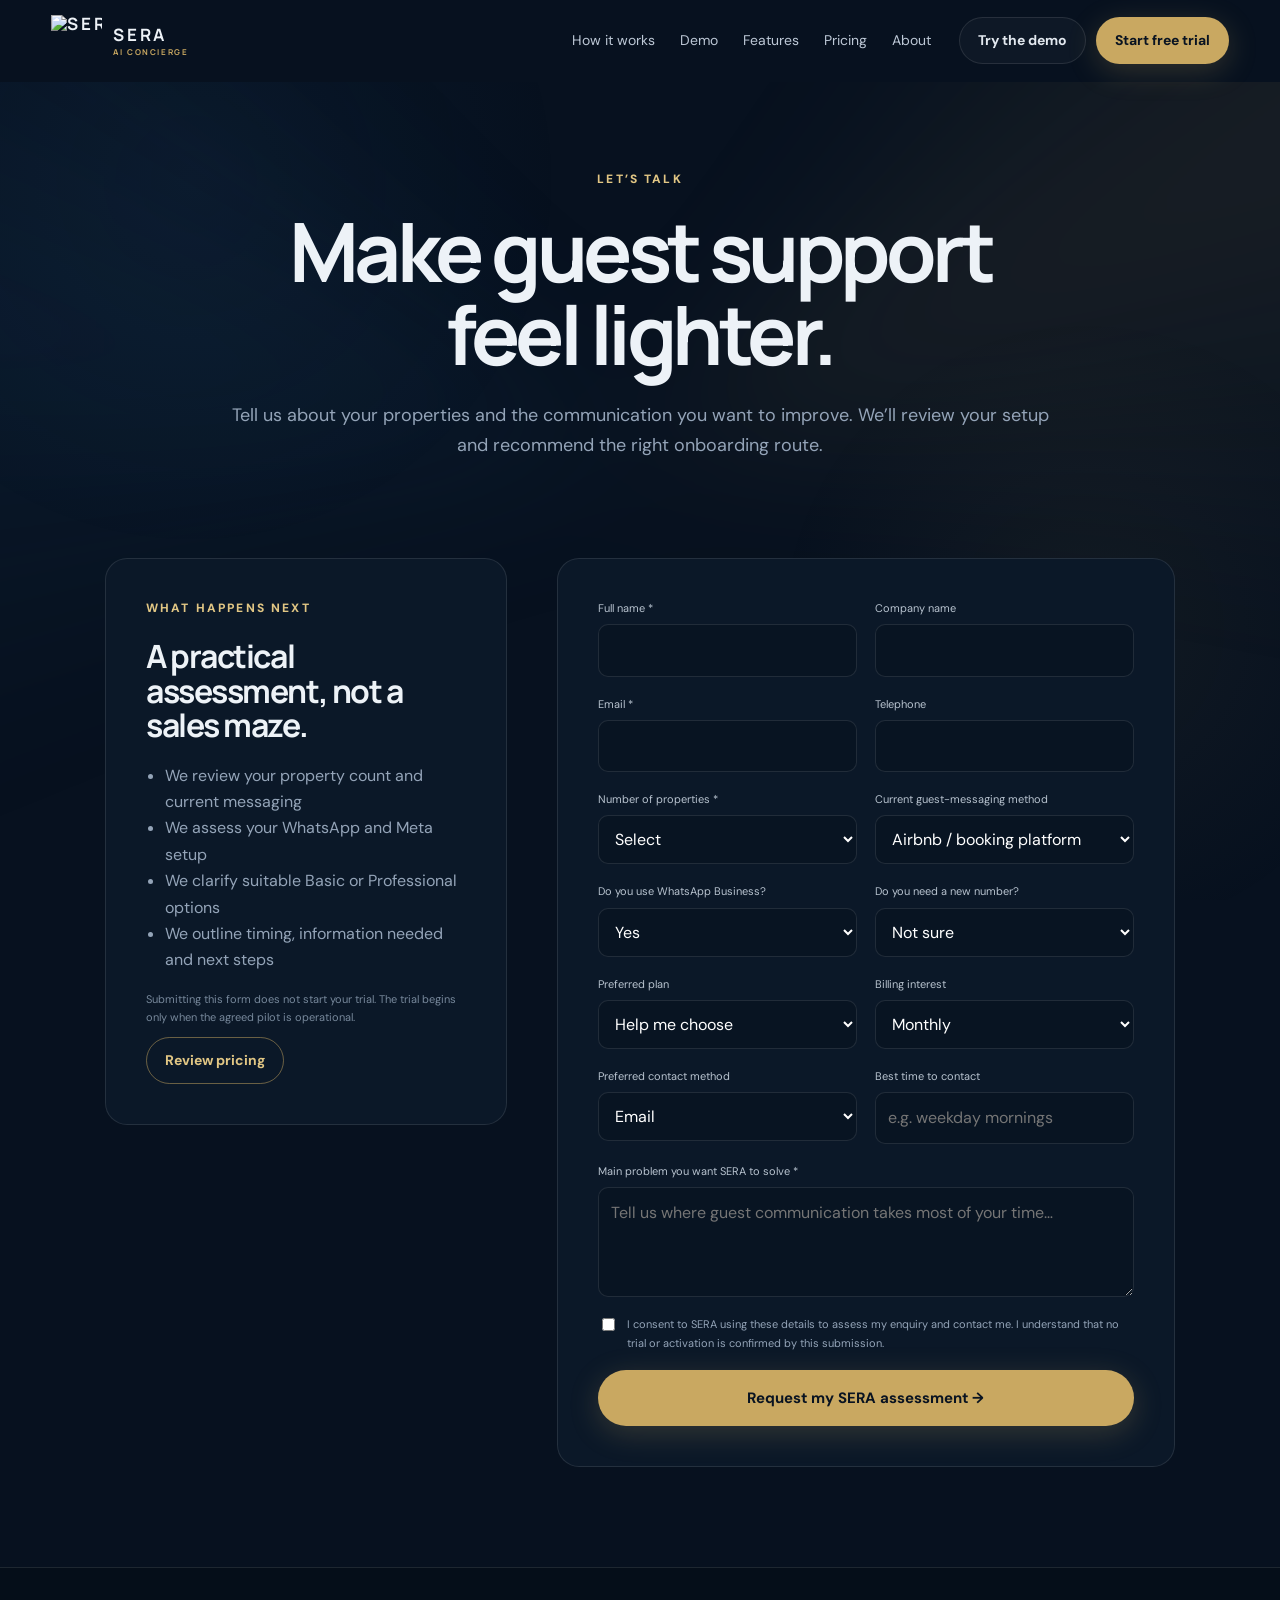
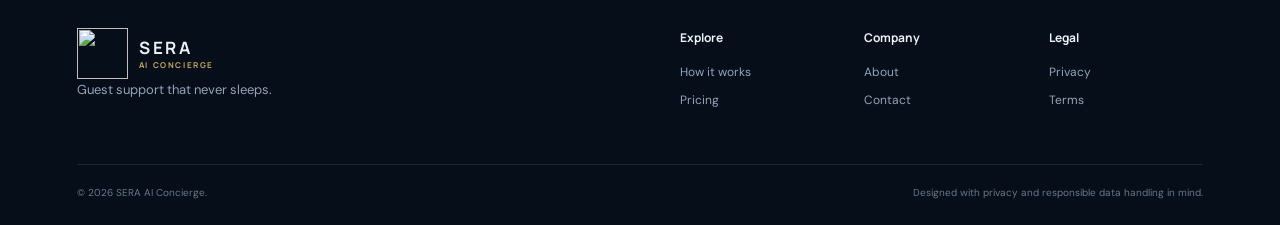
==== contact.html @ 0bd28aac "Add files via upload" ====
<!doctype html><html lang="en"><head><meta charset="utf-8"><meta name="viewport" content="width=device-width,initial-scale=1"><title>Contact SERA | Start Your 30-Day Trial</title><meta name="description" content="Request a SERA AI Concierge assessment, free trial or demonstration."><link rel="icon" href="assets/sera-logo.png"><link rel="preconnect" href="https://fonts.googleapis.com"><link rel="preconnect" href="https://fonts.gstatic.com" crossorigin><link href="https://fonts.googleapis.com/css2?family=DM+Sans:wght@400;500;600;700&family=Manrope:wght@500;600;700;800&display=swap" rel="stylesheet"><link rel="stylesheet" href="styles.css"></head><body class="inner-page"><a class="skip-link" href="#main">Skip to content</a>
<header class="site-header scrolled"><a class="brand" href="index.html"><img src="assets/sera-logo.png" alt="SERA AI Concierge logo"><span>SERA <small>AI CONCIERGE</small></span></a><button class="menu-toggle" aria-expanded="false" aria-controls="site-nav"><span></span><span></span><span></span><b class="sr-only">Menu</b></button><nav id="site-nav"><a href="index.html#how">How it works</a><a href="index.html#demo">Demo</a><a href="index.html#features">Features</a><a href="index.html#pricing">Pricing</a><a href="index.html#about">About</a></nav><div class="header-actions"><a class="btn btn-ghost" href="index.html#demo">Try the demo</a><a class="btn btn-gold" href="contact.html?intent=trial">Start free trial</a></div></header>
<main id="main"><section class="page-hero reveal"><span class="kicker">LET’S TALK</span><h1>Make guest support feel lighter.</h1><p>Tell us about your properties and the communication you want to improve. We’ll review your setup and recommend the right onboarding route.</p></section>
<div class="contact-layout"><aside class="contact-promise reveal"><span class="kicker">WHAT HAPPENS NEXT</span><h2 style="font-size:2rem">A practical assessment, not a sales maze.</h2><ul><li>We review your property count and current messaging</li><li>We assess your WhatsApp and Meta setup</li><li>We clarify suitable Basic or Professional options</li><li>We outline timing, information needed and next steps</li></ul><p class="fineprint">Submitting this form does not start your trial. The trial begins only when the agreed pilot is operational.</p><a class="btn btn-outline" href="index.html#pricing">Review pricing</a></aside>
<form class="contact-form reveal" id="contact-form" novalidate><input class="sr-only" id="website" name="website" tabindex="-1" autocomplete="off"><input type="hidden" id="intent" name="intent" value="contact">
<div class="field"><label for="full-name">Full name *</label><input id="full-name" name="name" required autocomplete="name"></div><div class="field"><label for="company">Company name</label><input id="company" name="company" autocomplete="organization"></div>
<div class="field"><label for="email">Email *</label><input id="email" type="email" name="email" required autocomplete="email"></div><div class="field"><label for="phone">Telephone</label><input id="phone" type="tel" name="phone" autocomplete="tel"></div>
<div class="field"><label for="properties">Number of properties *</label><select id="properties" name="properties" required><option value="">Select</option><option>1</option><option>2–3</option><option>4–10</option><option>11–19</option><option>20+</option></select></div><div class="field"><label for="messaging">Current guest-messaging method</label><select id="messaging" name="messaging"><option>Airbnb / booking platform</option><option>WhatsApp</option><option>Email</option><option>Multiple channels</option><option>Other</option></select></div>
<div class="field"><label for="wa-business">Do you use WhatsApp Business?</label><select id="wa-business" name="whatsapp_business"><option>Yes</option><option>No</option><option>Not sure</option></select></div><div class="field"><label for="new-number">Do you need a new number?</label><select id="new-number" name="new_number"><option>Not sure</option><option>Yes</option><option>No</option></select></div>
<div class="field"><label for="preferred-plan">Preferred plan</label><select id="preferred-plan" name="plan"><option value="">Help me choose</option><option value="basic">SERA Basic — €79/property</option><option value="professional">SERA Professional — €97/property</option><option value="custom">Custom portfolio</option></select></div><div class="field"><label for="billing">Billing interest</label><select id="billing" name="billing"><option>Monthly</option><option>Annual — save an additional 10%</option><option>Not sure</option></select></div>
<div class="field"><label for="contact-method">Preferred contact method</label><select id="contact-method" name="contact_method"><option>Email</option><option>Telephone</option><option>WhatsApp</option></select></div><div class="field"><label for="best-time">Best time to contact</label><input id="best-time" name="best_time" placeholder="e.g. weekday mornings"></div>
<div class="field full"><label for="problem">Main problem you want SERA to solve *</label><textarea id="problem" name="problem" required placeholder="Tell us where guest communication takes most of your time…"></textarea></div>
<label class="check-field"><input type="checkbox" required> <span>I consent to SERA using these details to assess my enquiry and contact me. I understand that no trial or activation is confirmed by this submission.</span></label><div class="field full"><button class="btn btn-gold btn-large" type="submit">Request my SERA assessment →</button></div>
<div class="form-error" role="alert"><h3>We couldn’t send your request.</h3><p>Please check your connection and try again. If the problem continues, contact SERA directly.</p></div><div class="form-success" role="status"><h3>Assessment request received.</h3><p>Thank you. Your SERA assessment request has been received. We will review your property setup and contact you regarding the most suitable onboarding route.</p></div></form></div></main>
<footer><div class="footer-main"><div><a class="brand" href="index.html"><img src="assets/sera-logo.png" alt=""><span>SERA <small>AI CONCIERGE</small></span></a><p>Guest support that never sleeps.</p></div><div class="footer-links"><div><strong>Explore</strong><a href="index.html#how">How it works</a><a href="index.html#pricing">Pricing</a></div><div><strong>Company</strong><a href="index.html#about">About</a><a href="contact.html">Contact</a></div><div><strong>Legal</strong><a href="legal.html#privacy">Privacy</a><a href="legal.html#terms">Terms</a></div></div></div><div class="footer-bottom"><span>© 2026 SERA AI Concierge.</span><span>Designed with privacy and responsible data handling in mind.</span></div></footer><script src="config.js"></script><script src="app.js"></script></body></html>
---- styles.css ----
:root{--navy:#07111f;--navy2:#0b1829;--panel:#0e1d30;--panel2:#12243a;--gold:#c9a861;--gold2:#e1c684;--cream:#f5f0e6;--text:#edf2f7;--muted:#94a4b8;--green:#5fc99a;--amber:#e7b458;--red:#ef7777;--line:rgba(255,255,255,.10);--radius:22px;--shadow:0 22px 70px rgba(0,0,0,.35)}*{box-sizing:border-box}html{scroll-behavior:smooth;scroll-padding-top:90px}body{margin:0;background:var(--navy);color:var(--text);font:16px/1.65 'DM Sans',sans-serif;overflow-x:hidden}body::before{content:"";position:fixed;inset:0;pointer-events:none;background:radial-gradient(circle at 15% 20%,rgba(31,74,117,.12),transparent 28%),radial-gradient(circle at 85% 70%,rgba(201,168,97,.06),transparent 25%);z-index:-1}h1,h2,h3,strong{font-family:Manrope,sans-serif}h1,h2,h3,p{margin-top:0}h1{font-size:clamp(3rem,6.4vw,6.3rem);line-height:1.02;letter-spacing:-.055em;margin-bottom:24px}h1 em{font-style:normal;color:var(--gold2)}h2{font-size:clamp(2.25rem,4.4vw,4.5rem);line-height:1.08;letter-spacing:-.045em;margin-bottom:20px}h3{line-height:1.25;letter-spacing:-.02em}a{color:inherit;text-decoration:none}button,input,select,textarea{font:inherit}.sr-only{position:absolute;width:1px;height:1px;padding:0;margin:-1px;overflow:hidden;clip:rect(0,0,0,0);white-space:nowrap;border:0}.skip-link{position:fixed;top:-100px;left:16px;background:var(--gold);color:#07111f;padding:12px 18px;z-index:1000}.skip-link:focus{top:16px}.site-header{position:fixed;top:0;left:0;right:0;height:82px;padding:0 clamp(20px,4vw,70px);display:flex;align-items:center;gap:28px;z-index:100;background:linear-gradient(to bottom,rgba(6,15,27,.95),rgba(6,15,27,.72));border-bottom:1px solid transparent;backdrop-filter:blur(14px);transition:.3s}.site-header.scrolled{height:72px;border-color:var(--line);background:rgba(6,15,27,.95)}.brand{display:flex;align-items:center;gap:11px;font:700 17px/1 Manrope;letter-spacing:.16em;white-space:nowrap}.brand img{width:51px;height:51px;object-fit:contain}.brand span{display:flex;flex-direction:column;gap:5px}.brand small{font-size:8px;color:var(--gold);letter-spacing:.2em}.site-header nav{display:flex;gap:25px;margin-left:auto}.site-header nav a{font-size:14px;color:#bdc8d6;transition:.2s}.site-header nav a:hover{color:#fff}.header-actions{display:flex;gap:10px}.btn{display:inline-flex;align-items:center;justify-content:center;border:1px solid transparent;border-radius:999px;padding:11px 18px;font-weight:700;font-size:14px;cursor:pointer;transition:transform .2s,background .2s,border .2s}.btn:hover{transform:translateY(-2px)}.btn-gold{background:var(--gold);color:#091321;box-shadow:0 7px 30px rgba(201,168,97,.22)}.btn-gold:hover{background:var(--gold2)}.btn-ghost{border-color:var(--line);color:#e2e8ef;background:rgba(255,255,255,.03)}.btn-glass{border-color:rgba(255,255,255,.22);background:rgba(10,20,32,.45);backdrop-filter:blur(10px)}.btn-outline{border-color:rgba(201,168,97,.5);color:var(--gold2)}.btn-large{padding:15px 23px;font-size:15px}.menu-toggle{display:none;background:none;border:0;width:42px;padding:8px}.menu-toggle span{height:2px;background:white;display:block;margin:6px}.hero{position:relative;min-height:920px;height:100svh;display:flex;align-items:center;padding:110px clamp(24px,7vw,120px) 80px;isolation:isolate}.hero-image,.hero-shade{position:absolute;inset:0;z-index:-2}.hero-image{background:url('assets/mediterranean-villa.png') center/cover no-repeat}.hero-shade{z-index:-1;background:linear-gradient(90deg,rgba(4,11,21,.98) 0%,rgba(4,11,21,.82) 42%,rgba(4,11,21,.16) 76%,rgba(4,11,21,.45)),linear-gradient(0deg,var(--navy),transparent 22%)}.hero-content{max-width:880px}.hero-content>p{max-width:690px;font-size:19px;color:#c5ced9}.eyebrow,.kicker{font-size:12px;letter-spacing:.18em;font-weight:800;color:var(--gold2)}.eyebrow{display:inline-flex;align-items:center;gap:10px;padding:7px 12px;border:1px solid rgba(201,168,97,.22);border-radius:999px;background:rgba(5,13,23,.45);margin-bottom:28px}.eyebrow i{width:7px;height:7px;background:var(--green);border-radius:50%;box-shadow:0 0 0 5px rgba(95,201,154,.1);animation:pulse 2s infinite}.button-row{display:flex;gap:12px;flex-wrap:wrap;margin-top:34px}.trust-row{display:flex;flex-wrap:wrap;gap:10px 25px;margin-top:34px;color:#aeb9c7;font-size:13px}.trust-row span::first-letter{color:var(--green)}.hero-chat{position:absolute;right:6vw;bottom:13%;width:min(370px,30vw);background:#e9e5dc;color:#172333;border:7px solid rgba(12,25,40,.9);border-radius:26px;box-shadow:var(--shadow);overflow:hidden;transform:rotate(1.5deg)}.chat-head,.phone-head{display:flex;align-items:center;gap:10px;background:#0f6e5a;color:white;padding:13px 15px}.chat-head>div,.phone-head>div{display:flex;flex-direction:column;line-height:1.25}.chat-head small,.phone-head small{font-size:10px;opacity:.8}.chat-head>i,.online-dot{width:8px;height:8px;border-radius:50%;background:#76e5b3;margin-left:auto}.chat-avatar{display:grid;place-items:center;width:34px;height:34px;border-radius:50%;background:var(--gold);color:#0b1725;font-weight:800}.mini-chat-body{padding:20px 15px 24px;background:#e7e3da;min-height:240px}.bubble{padding:10px 12px;border-radius:11px;max-width:83%;font-size:13px;line-height:1.45;box-shadow:0 2px 6px rgba(0,0,0,.09);margin-bottom:12px}.bubble time{display:block;text-align:right;font-size:9px;color:#73808b;margin-top:4px}.bubble.guest{background:white;margin-left:auto}.bubble.sera{background:#d7f5e6}.typing{display:flex;gap:4px;width:max-content;background:#d7f5e6;border-radius:12px;padding:11px 14px}.typing i{width:6px;height:6px;background:#778b83;border-radius:50%;animation:typing 1s infinite}.typing i:nth-child(2){animation-delay:.15s}.typing i:nth-child(3){animation-delay:.3s}.scroll-cue{position:absolute;left:50%;bottom:24px;transform:translateX(-50%);font-size:11px;text-transform:uppercase;letter-spacing:.18em;color:#9daab9}.proof-strip{display:grid;grid-template-columns:repeat(4,1fr);max-width:1200px;margin:-1px auto 0;border:1px solid var(--line);border-radius:0 0 22px 22px;background:#0b1727}.proof-strip div{padding:27px 38px;border-right:1px solid var(--line);display:flex;flex-direction:column}.proof-strip div:last-child{border:0}.proof-strip strong{font-size:24px;color:var(--gold2)}.proof-strip span{font-size:12px;color:var(--muted)}.section{max-width:1280px;margin:auto;padding:130px 40px}.section-heading{max-width:760px;margin-bottom:60px}.section-heading.centered{text-align:center;margin-left:auto;margin-right:auto}.section-heading p{font-size:18px;color:var(--muted)}.kicker{display:block;margin-bottom:20px}.before-after{display:grid;grid-template-columns:1fr 1fr;gap:18px;position:relative}.state-card{height:590px;position:relative;border-radius:var(--radius);overflow:hidden;border:1px solid var(--line);background:#101d2d}.state-image{height:100%;background:url('assets/mediterranean-villa.png') center/cover}.without .state-image{filter:grayscale(.75) brightness(.42);transform:scale(1.06)}.with .state-image{filter:brightness(.68) saturate(1.08)}.state-card::after{content:"";position:absolute;inset:35% 0 0;background:linear-gradient(transparent,rgba(4,10,18,.97))}.state-label{position:absolute;top:22px;left:22px;border:1px solid rgba(255,255,255,.25);border-radius:999px;padding:7px 12px;font-size:10px;letter-spacing:.15em;background:rgba(0,0,0,.4)}.state-copy{position:absolute;left:32px;right:32px;bottom:25px;z-index:2}.state-copy h3{font-size:26px;margin-bottom:9px}.state-copy p{color:#aeb9c7;margin:0}.message-storm{position:absolute;top:100px;left:8%;right:8%;display:flex;flex-direction:column;align-items:flex-end;gap:12px}.message-storm b{font:600 12px DM Sans;background:#fff;color:#172333;padding:9px 13px;border-radius:12px;box-shadow:0 7px 20px rgba(0,0,0,.35)}.message-storm b:nth-child(2n){align-self:flex-start}.handled-chip{position:absolute;right:22px;top:100px;background:rgba(16,81,65,.9);color:#bdf4da;padding:9px 13px;border-radius:999px;font-size:12px}.versus{position:absolute;left:50%;top:45%;z-index:3;transform:translate(-50%,-50%);display:grid;place-items:center;width:51px;height:51px;border-radius:50%;background:var(--gold);color:#0b1725;font-weight:800}.demo-section{max-width:1380px}.demo-shell{display:grid;grid-template-columns:300px minmax(0,700px);justify-content:center;min-height:680px}.demo-info{background:#0c1c2e;padding:40px;border:1px solid var(--line);border-radius:25px 0 0 25px}.demo-badge{display:inline-block;color:var(--green);font-size:10px;letter-spacing:.15em;border:1px solid rgba(95,201,154,.3);padding:6px 10px;border-radius:999px}.demo-info h3{font-size:25px;margin:28px 0 2px}.demo-info>p{color:var(--muted)}.demo-info dl{margin:38px 0;border-top:1px solid var(--line)}.demo-info dl div{display:flex;justify-content:space-between;padding:13px 0;border-bottom:1px solid var(--line);font-size:13px}.demo-info dt{color:var(--muted)}.status-green{color:var(--green)}.privacy-note{font-size:12px}.text-btn{border:0;background:none;color:var(--gold2);padding:0;cursor:pointer}.demo-phone{display:grid;grid-template-rows:auto 1fr auto auto;background:#dedbd4;color:#13202c;border-radius:0 25px 25px 0;overflow:hidden;border:1px solid var(--line)}.phone-head{padding:18px 22px}.phone-head button{margin-left:auto;background:none;border:0;color:white}.phone-head small{display:flex;gap:5px;align-items:center}.phone-head small i{width:6px;height:6px;background:#75e5b0;border-radius:50%}.chat-area{padding:25px;overflow:auto;max-height:480px;background:linear-gradient(rgba(228,225,217,.95),rgba(228,225,217,.95)),radial-gradient(#b6b3ad 1px,transparent 1px);background-size:auto,18px 18px}.day-pill{width:max-content;margin:0 auto 20px;padding:4px 10px;background:#d2e3e9;border-radius:7px;font-size:10px}.chat-area .bubble{font-size:14px}.chat-area .bubble.urgent{background:#ffe0dc;border-left:4px solid #d95050}.chat-area .bubble.system{background:#fff2ce;border-left:4px solid #d69b2d}.demo-typing{display:flex;gap:4px;width:max-content;background:#d7f5e6;padding:12px 15px;border-radius:12px}.demo-typing i{width:6px;height:6px;border-radius:50%;background:#789187;animation:typing 1s infinite}.quick-replies{display:flex;gap:7px;overflow-x:auto;padding:13px 16px;background:#f4f1eb;border-top:1px solid #d1cec7}.quick-replies button{white-space:nowrap;border:1px solid #b99b5e;background:white;border-radius:999px;padding:7px 11px;color:#58606a;font-size:11px;cursor:pointer}.quick-replies button:hover{background:#f7edda}.quick-replies .urgent-quick{border-color:#d87575;color:#a33939}.demo-input{display:flex;padding:12px;background:#f6f4ef;gap:9px}.demo-input input{flex:1;min-width:0;border:1px solid #d8d4cb;border-radius:999px;padding:11px 16px;outline:none}.demo-input input:focus{border-color:#9e7b38;box-shadow:0 0 0 3px rgba(201,168,97,.15)}.demo-input button{width:43px;border:0;border-radius:50%;background:#0d8063;color:white;font-size:20px;cursor:pointer}.demo-disclaimer{text-align:center;color:var(--muted);font-size:12px;margin:18px}.center{text-align:center}.process-grid{display:grid;grid-template-columns:repeat(4,1fr);gap:1px;padding:0;list-style:none;border:1px solid var(--line);border-radius:var(--radius);overflow:hidden;background:var(--line)}.process-grid li{background:#0b1828;padding:36px;min-height:330px}.process-grid li>span{font-size:11px;color:var(--gold);letter-spacing:.15em}.process-grid li>b{display:grid;place-items:center;width:56px;height:56px;margin:38px 0 24px;border-radius:18px;background:rgba(201,168,97,.1);color:var(--gold2);font-size:24px}.process-grid p{color:var(--muted);font-size:14px}.agent-panel{display:grid;grid-template-columns:1.35fr .65fr;gap:60px;padding:70px;border-radius:30px;background:linear-gradient(135deg,#102540,#0b1728);border:1px solid rgba(201,168,97,.16)}.agent-copy p{color:var(--muted);font-size:17px}.check-list{list-style:none;padding:0;columns:2;column-gap:24px}.check-list li{break-inside:avoid;margin-bottom:12px;padding-left:24px;position:relative;color:#c9d2dd;font-size:14px}.check-list li::before{content:'✓';position:absolute;left:0;color:var(--green)}.agent-guardrails{align-self:center;background:rgba(5,13,23,.68);padding:35px;border-radius:22px;border:1px solid var(--line)}.shield{display:grid;place-items:center;width:50px;height:50px;border-radius:16px;background:rgba(201,168,97,.12);color:var(--gold)}.agent-guardrails p{color:var(--muted);font-size:13px}.agent-guardrails blockquote{margin:20px 0 0;padding:16px;border-left:2px solid var(--gold);background:rgba(201,168,97,.06);font-size:13px;color:#e4d6b5}.features-grid{display:grid;grid-template-columns:repeat(4,1fr);gap:12px;margin-top:18px}.features-grid article{padding:28px;border-radius:18px;background:#0c192a;border:1px solid var(--line);transition:.25s}.features-grid article:hover{transform:translateY(-5px);border-color:rgba(201,168,97,.35)}.features-grid article>span{color:var(--gold);font-size:23px}.features-grid h3{margin:20px 0 7px;font-size:17px}.features-grid h3 small{font:600 8px DM Sans;color:var(--green);background:rgba(95,201,154,.1);padding:4px 6px;border-radius:6px}.features-grid p{font-size:13px;color:var(--muted);margin:0}.levels{max-width:920px;margin:auto}.level{display:grid;grid-template-columns:65px 1fr auto;align-items:center;gap:20px;padding:22px 25px;border:1px solid var(--line);border-bottom:0;background:#0b1828}.level:first-child{border-radius:18px 18px 0 0}.level:last-child{border-bottom:1px solid var(--line);border-radius:0 0 18px 18px}.level>span{font:700 21px Manrope;color:#647388}.level h3{margin:3px 0;font-size:18px}.level p{margin:0;color:var(--muted);font-size:12px}.level small{font-size:9px;letter-spacing:.15em}.level>b{font:700 10px DM Sans;padding:7px 10px;border-radius:999px}.info b{background:rgba(95,201,154,.12);color:var(--green)}.service b{background:rgba(231,180,88,.12);color:var(--amber)}.maintenance b{background:rgba(223,136,85,.12);color:#df8855}.urgent b{background:rgba(239,119,119,.12);color:var(--red)}.urgent{border-left:3px solid var(--red)}.flow-line{display:flex;align-items:center;justify-content:center;gap:14px;flex-wrap:wrap;margin:55px auto 25px}.flow-line span{background:#102037;border:1px solid var(--line);border-radius:999px;padding:8px 13px;font-size:11px}.flow-line i{color:var(--gold)}.control-note{text-align:center;color:var(--muted);font-size:13px}.comparison-grid{display:grid;grid-template-columns:1fr 1fr;gap:18px;max-width:950px;margin:auto}.comparison-grid article{padding:48px;border:1px solid var(--line);border-radius:24px;background:#0b1828}.comparison-grid .pro-card{border-color:rgba(201,168,97,.45);background:linear-gradient(145deg,#142945,#0b1828)}.plan-label{font-size:10px;letter-spacing:.2em;color:var(--gold)}.comparison-grid h3{font-size:28px;margin:22px 0 8px}.comparison-grid p{color:var(--muted)}.comparison-grid .check-list{columns:1}.billing-toggle{display:flex;width:max-content;margin:-20px auto 40px;background:#0b1828;border:1px solid var(--line);padding:5px;border-radius:999px}.billing-toggle button{border:0;background:none;color:var(--muted);border-radius:999px;padding:10px 17px;cursor:pointer}.billing-toggle button.active{background:#1b304b;color:white}.billing-toggle span{color:var(--green);font-size:10px}.pricing-grid{display:grid;grid-template-columns:repeat(4,1fr);gap:12px}.price-card{position:relative;padding:28px 24px;border:1px solid var(--line);border-radius:20px;background:#0b1828;display:flex;flex-direction:column}.price-card.popular{border-color:var(--gold);background:linear-gradient(180deg,#152b47,#0b1828)}.popular-tag{position:absolute;top:-14px;left:50%;transform:translateX(-50%);padding:6px 12px;background:var(--gold);color:#081321;border-radius:999px;font-size:9px;font-weight:800;letter-spacing:.12em}.price-card .tier{font-size:9px;letter-spacing:.15em;color:var(--gold)}.price-card h3{margin:10px 0 5px;font-size:21px}.price-card>p{min-height:45px;color:var(--muted);font-size:12px}.price{margin:18px 0 4px}.price strong{font-size:35px}.price small{color:var(--muted)}.price-sub{font-size:10px;color:var(--muted);min-height:33px}.price-card ul{list-style:none;padding:20px 0;margin:16px 0;border-top:1px solid var(--line);flex:1}.price-card li{font-size:12px;color:#c3cdd8;padding:5px 0}.price-card li::before{content:'✓';color:var(--green);margin-right:8px}.pricing-notes,.setup-card{display:flex;justify-content:space-between;align-items:center;gap:20px;margin-top:18px;padding:24px 28px;border:1px solid var(--line);border-radius:18px;background:#0a1727}.pricing-notes div{display:flex;flex-direction:column}.pricing-notes span{color:var(--muted);font-size:12px}.pricing-notes a{color:var(--gold2);font-size:13px}.setup-card{border-style:dashed}.setup-card>span{font-size:9px;color:var(--gold);letter-spacing:.16em}.setup-card div{max-width:650px}.setup-card h3{margin:0 0 6px}.setup-card p{margin:0;color:var(--muted);font-size:12px}.setup-card>strong{font-size:13px}.onboarding-grid{display:grid;grid-template-columns:1fr .75fr;gap:90px;align-items:center}.route-cards{display:grid;grid-template-columns:1fr 1fr;gap:10px;margin-top:30px}.route-cards article{padding:20px;border:1px solid var(--line);border-radius:15px;background:#0b1828}.route-cards small{color:var(--gold);font-size:9px}.route-cards h3{font-size:15px;margin:9px 0}.route-cards strong{font-size:13px;color:var(--green)}.fineprint{font-size:11px!important;color:#77889b!important}.status-timeline{padding:40px;border-radius:22px;background:#0b1828;border:1px solid var(--line)}.status-timeline ol{list-style:none;padding:0;margin:25px 0 0}.status-timeline li{position:relative;padding:0 0 23px 33px;color:#78899b;font-size:13px}.status-timeline li::before{content:'';position:absolute;left:0;top:3px;width:11px;height:11px;border:2px solid #526276;border-radius:50%;background:#0b1828;z-index:1}.status-timeline li::after{content:'';position:absolute;left:6px;top:14px;width:1px;height:29px;background:#344357}.status-timeline li:last-child::after{display:none}.status-timeline .done,.status-timeline .active{color:#dce4ed}.status-timeline .done::before{background:var(--green);border-color:var(--green)}.status-timeline .active::before{border-color:var(--gold);box-shadow:0 0 0 5px rgba(201,168,97,.12)}.benefit-columns{display:grid;grid-template-columns:1fr 1fr;gap:12px}.benefit-columns article{padding:48px;border:1px solid var(--line);border-radius:24px;background:#0b1828}.benefit-columns article>span{font-size:10px;letter-spacing:.16em;color:var(--gold)}.benefit-columns h3{font-size:27px}.benefit-columns ul{padding-left:20px;color:var(--muted)}.benefit-columns li{margin:9px 0}.centered-text{text-align:center;margin-top:20px}.trial-section{padding:120px 40px;background:linear-gradient(rgba(6,16,28,.87),rgba(6,16,28,.92)),url('assets/mediterranean-villa.png') center/cover fixed;border-block:1px solid var(--line)}.trial-inner{max-width:950px;margin:auto;text-align:center}.trial-inner>p{max-width:700px;margin:0 auto 30px;color:#b6c1ce}.trial-points{display:flex;justify-content:center;gap:12px;flex-wrap:wrap;margin-bottom:35px}.trial-points span{padding:8px 12px;border:1px solid var(--line);border-radius:999px;font-size:12px}.trial-inner>small{display:block;max-width:700px;margin:22px auto 0;color:#8191a3}.about-grid{display:grid;grid-template-columns:.65fr 1fr;gap:80px;align-items:center}.about-visual{display:grid;place-items:center;aspect-ratio:1;border-radius:50%;background:radial-gradient(circle,rgba(201,168,97,.11),transparent 65%);border:1px solid rgba(201,168,97,.15)}.about-visual img{width:80%;height:80%;object-fit:contain}.faq-list{max-width:900px;margin:auto;border-top:1px solid var(--line)}.faq-list details{border-bottom:1px solid var(--line)}.faq-list summary{list-style:none;padding:22px 5px;font:600 16px Manrope;cursor:pointer;display:flex;justify-content:space-between}.faq-list summary::after{content:'+';color:var(--gold);font-size:22px}.faq-list details[open] summary::after{content:'−'}.faq-list p{color:var(--muted);padding:0 5px 20px;max-width:760px}.final-cta{max-width:1280px;margin:20px auto 100px;padding:65px;display:flex;justify-content:space-between;align-items:center;gap:30px;border-radius:28px;background:linear-gradient(130deg,#172f4e,#0b192b);border:1px solid rgba(201,168,97,.18)}.final-cta h2{font-size:clamp(2rem,4vw,3.7rem);margin:0}.final-cta>div:last-child{display:flex;flex-direction:column;gap:10px}footer{border-top:1px solid var(--line);padding:60px max(40px,6vw) 24px;background:#050e19}.footer-main{display:grid;grid-template-columns:1fr 1fr;gap:80px}.footer-main>div>p{color:var(--muted);max-width:330px;font-size:13px}.footer-links{display:grid;grid-template-columns:repeat(3,1fr);gap:30px}.footer-links div{display:flex;flex-direction:column;gap:8px}.footer-links strong{font-size:12px;margin-bottom:7px}.footer-links a{font-size:12px;color:var(--muted)}.footer-bottom{display:flex;justify-content:space-between;margin-top:50px;padding-top:20px;border-top:1px solid var(--line);font-size:10px;color:#68788b}.cookie-banner{position:fixed;z-index:200;left:24px;right:24px;bottom:22px;display:none;align-items:center;justify-content:space-between;gap:20px;max-width:850px;margin:auto;padding:18px 20px;border:1px solid rgba(201,168,97,.28);border-radius:18px;background:rgba(9,22,37,.97);box-shadow:var(--shadow);backdrop-filter:blur(10px)}.cookie-banner.show{display:flex}.cookie-banner strong{font-size:13px}.cookie-banner p{margin:2px 0 0;color:var(--muted);font-size:11px}.cookie-banner>div:last-child{display:flex;gap:8px}.mobile-cta{display:none}.reveal{opacity:0;transform:translateY(22px);transition:opacity .7s,transform .7s}.reveal.visible{opacity:1;transform:none}
/* Inner pages */.inner-page .site-header{background:#07111f}.page-hero{padding:170px 40px 80px;text-align:center;max-width:900px;margin:auto}.page-hero p{color:var(--muted);font-size:18px}.contact-layout{max-width:1150px;margin:0 auto 100px;padding:0 40px;display:grid;grid-template-columns:.65fr 1fr;gap:50px}.contact-promise{padding:40px;border-radius:22px;background:#0b1828;border:1px solid var(--line);height:max-content}.contact-promise ul{padding-left:19px;color:var(--muted)}.contact-form{display:grid;grid-template-columns:1fr 1fr;gap:18px;padding:40px;border-radius:22px;background:#0b1828;border:1px solid var(--line)}.field{display:flex;flex-direction:column;gap:7px}.field.full{grid-column:1/-1}.field label{font-size:11px;color:#b8c3cf}.field input,.field select,.field textarea{width:100%;border:1px solid var(--line);background:#081422;color:white;border-radius:10px;padding:12px;outline:none}.field input:focus,.field select:focus,.field textarea:focus{border-color:var(--gold)}.field textarea{min-height:110px;resize:vertical}.check-field{grid-column:1/-1;display:flex;align-items:flex-start;gap:9px;font-size:11px;color:var(--muted)}.form-success{display:none;grid-column:1/-1;padding:28px;background:rgba(95,201,154,.1);border:1px solid rgba(95,201,154,.3);border-radius:15px}.form-success.show{display:block}.legal-wrap{max-width:900px;margin:0 auto 100px;padding:0 40px}.legal-alert{padding:18px 20px;border:1px solid rgba(231,180,88,.3);background:rgba(231,180,88,.08);border-radius:12px;color:#dbc692;margin-bottom:35px}.legal-section{padding:30px 0;border-top:1px solid var(--line)}.legal-section p,.legal-section li{color:var(--muted)}
@keyframes pulse{50%{box-shadow:0 0 0 9px rgba(95,201,154,0)}}@keyframes typing{0%,60%,100%{transform:translateY(0);opacity:.4}30%{transform:translateY(-3px);opacity:1}}@media(max-width:1100px){.site-header nav{display:none}.menu-toggle{display:block;margin-left:auto}.site-header.open nav{position:absolute;top:72px;left:18px;right:18px;display:flex;flex-direction:column;padding:22px;background:#0a1727;border:1px solid var(--line);border-radius:18px}.header-actions{display:none}.hero-chat{right:3vw;width:330px}.hero-content{max-width:690px}.hero h1{font-size:clamp(3rem,7vw,5rem)}.pricing-grid{grid-template-columns:1fr 1fr}.features-grid{grid-template-columns:repeat(2,1fr)}}@media(max-width:780px){h2{font-size:2.35rem}.site-header{height:70px;padding:0 18px}.brand img{width:43px;height:43px}.hero{min-height:900px;height:auto;padding:120px 22px 300px}.hero-content>p{font-size:16px}.hero-chat{left:22px;right:22px;bottom:60px;width:auto;transform:none}.proof-strip{grid-template-columns:1fr 1fr;border-radius:0}.proof-strip div{padding:18px;border-bottom:1px solid var(--line)}.section{padding:85px 20px}.section-heading{margin-bottom:40px}.before-after,.comparison-grid,.benefit-columns,.about-grid,.contact-layout{grid-template-columns:1fr}.state-card{height:500px}.versus{top:50%;}.demo-shell{grid-template-columns:1fr}.demo-info{border-radius:20px 20px 0 0;padding:25px}.demo-info dl{display:none}.demo-phone{border-radius:0 0 20px 20px;min-height:620px}.process-grid{grid-template-columns:1fr}.process-grid li{min-height:240px}.agent-panel{grid-template-columns:1fr;padding:35px 24px;gap:30px}.check-list{columns:1}.features-grid{grid-template-columns:1fr 1fr}.level{grid-template-columns:42px 1fr}.level>b{display:none}.flow-line{display:none}.pricing-grid{grid-template-columns:1fr}.pricing-notes,.setup-card{align-items:flex-start;flex-direction:column}.onboarding-grid{grid-template-columns:1fr;gap:30px}.route-cards{grid-template-columns:1fr}.trial-section{background-attachment:scroll}.final-cta{margin:20px 20px 80px;padding:40px 25px;align-items:flex-start;flex-direction:column}.footer-main{grid-template-columns:1fr;gap:40px}.footer-links{gap:15px}.footer-bottom{flex-direction:column;gap:8px}.cookie-banner{left:12px;right:12px;bottom:70px;align-items:flex-start;flex-direction:column}.mobile-cta{display:flex;position:fixed;z-index:150;left:14px;right:14px;bottom:10px;justify-content:center;background:var(--gold);color:#07111f;border-radius:999px;padding:12px;font-weight:800;box-shadow:var(--shadow)}.contact-layout{padding:0 20px}.contact-form{padding:25px;grid-template-columns:1fr}.field.full{grid-column:1}.page-hero{padding:130px 20px 60px}}@media(max-width:480px){h1{font-size:2.8rem}.button-row .btn{width:100%}.trust-row{gap:8px 14px}.features-grid{grid-template-columns:1fr}.comparison-grid article,.benefit-columns article{padding:30px 24px}.footer-links{grid-template-columns:1fr 1fr}.footer-links div:last-child{grid-column:1/-1}.chat-area{padding:18px}.hero-chat{bottom:50px}}
@media(prefers-reduced-motion:reduce){html{scroll-behavior:auto}*,*::before,*::after{animation-duration:.01ms!important;animation-iteration-count:1!important;transition-duration:.01ms!important}.reveal{opacity:1;transform:none}.trial-section{background-attachment:scroll}}
.form-error{display:none;grid-column:1/-1;padding:28px;border-radius:15px;background:rgba(239,119,119,.1);border:1px solid rgba(239,119,119,.35)}.form-error.show{display:block}.contact-form button[disabled]{opacity:.65;cursor:wait;transform:none}
.pricing-section .pricing-grid{grid-template-columns:repeat(2,minmax(0,1fr));max-width:950px;margin-inline:auto}.comparison-price{display:flex;align-items:center;gap:14px;margin-top:28px;padding-top:22px;border-top:1px solid var(--line)}.comparison-price strong{font-size:30px;color:var(--gold2)}.comparison-price span{font-size:11px;line-height:1.4;color:var(--muted)}.portfolio-bands{display:grid;grid-template-columns:repeat(4,1fr);gap:1px;max-width:950px;margin:18px auto 30px;border:1px solid var(--line);border-radius:16px;overflow:hidden;background:var(--line)}.portfolio-bands article{display:flex;flex-direction:column;padding:18px;background:#0a1727}.portfolio-bands strong{font-size:13px}.portfolio-bands span{font-size:10px;color:var(--green)}.price-calculator{display:grid;grid-template-columns:.8fr 1.2fr;gap:30px;max-width:1100px;margin:55px auto 25px;padding:36px;border:1px solid rgba(201,168,97,.3);border-radius:24px;background:linear-gradient(145deg,#102540,#091727)}.calculator-controls{display:grid;gap:14px;align-content:start}.calculator-controls h3{font-size:26px;margin:0}.calculator-controls p{color:var(--muted);font-size:13px}.calculator-controls label{display:flex;flex-direction:column;gap:6px;font-size:10px;letter-spacing:.08em;color:#aeb9c7}.calculator-controls select{width:100%;padding:12px;border:1px solid var(--line);border-radius:10px;background:#081422;color:white}.calculator-result{padding:32px;border-radius:18px;background:#071421;border:1px solid var(--line)}.calc-tag{font-size:9px;letter-spacing:.16em;color:var(--gold)}.calculator-result h3{font-size:23px;margin:8px 0 20px}.calculator-result>p{color:var(--muted)}.calculator-result dl{margin:0 0 22px}.calculator-result dl div{display:flex;justify-content:space-between;gap:18px;padding:9px 0;border-bottom:1px solid var(--line);font-size:12px}.calculator-result dt{color:var(--muted)}.calculator-result dd{margin:0;text-align:right;font-weight:700}.calculator-result .calc-subtotal{padding-top:14px}.calculator-result .calc-total{font-size:15px;border:0;color:var(--gold2)}.calc-foot{display:flex;justify-content:space-between;gap:15px;margin-bottom:22px;font-size:10px;color:var(--muted)}.calc-foot strong{color:var(--green)}.commercial-note{max-width:950px;margin:22px auto 0;text-align:center;color:#77889b;font-size:10px}.billing-benefits{display:grid;grid-template-columns:1fr 1fr;gap:12px;max-width:950px;margin:18px auto 0}.billing-benefits article{padding:20px;border:1px solid var(--line);border-radius:14px;background:#0a1727}.billing-benefits strong{font-size:13px}.billing-benefits p{margin:5px 0 0;color:var(--muted);font-size:11px}
@media(max-width:780px){.pricing-section .pricing-grid,.price-calculator,.billing-benefits{grid-template-columns:1fr}.portfolio-bands{grid-template-columns:1fr 1fr}.price-calculator{padding:22px}.calculator-result{padding:24px 18px}}
/* Ambient motion */
.hero,.demo-section,.ai-agent,.pricing-section{isolation:isolate}.demo-section,.ai-agent,.pricing-section{position:relative}.ambient-motion{position:absolute;inset:0;z-index:-1;overflow:hidden;pointer-events:none}.hero .ambient-motion{z-index:-1}.orbit-ring{position:absolute;display:block;border:1px solid rgba(201,168,97,.18);border-radius:50%;animation:orbit-spin 28s linear infinite;will-change:transform}.orbit-ring::before,.orbit-ring::after{content:'';position:absolute;border-radius:50%;background:var(--gold);box-shadow:0 0 22px rgba(201,168,97,.55)}.orbit-ring::before{width:7px;height:7px;left:14%;top:11%}.orbit-ring::after{width:4px;height:4px;right:7%;bottom:27%;background:#86d8bb;box-shadow:0 0 18px rgba(95,201,154,.55)}.orbit-ring i{position:absolute;inset:12%;border:1px dashed rgba(139,169,204,.16);border-radius:50%;animation:orbit-spin-reverse 19s linear infinite}.ring-one{width:540px;height:540px;right:-145px;top:12%}.ring-two{width:310px;height:310px;right:11%;top:27%;border-color:rgba(126,158,196,.16);animation-duration:21s;animation-direction:reverse}.ring-two::before{width:5px;height:5px;background:#93abc8;box-shadow:0 0 18px rgba(147,171,200,.45)}.float-particle{position:absolute;display:block;width:5px;height:5px;border-radius:50%;background:rgba(225,198,132,.8);box-shadow:0 0 16px rgba(201,168,97,.6);animation:particle-float 7s ease-in-out infinite}.particle-1{left:7%;top:22%;animation-delay:-1s}.particle-2{left:21%;top:67%;width:3px;height:3px;animation-delay:-4s}.particle-3{right:42%;top:18%;animation-delay:-2.5s}.particle-4{right:8%;top:74%;width:4px;height:4px;animation-delay:-5.5s}.particle-5{left:47%;top:84%;animation-delay:-3s}.particle-6{right:24%;top:44%;width:3px;height:3px;animation-delay:-6s}.particle-7{left:34%;top:38%;width:4px;height:4px;animation-delay:-.5s}.demo-orbits .ring-one{width:420px;height:420px;left:-250px;right:auto;top:28%}.demo-orbits .ring-two{width:220px;height:220px;right:-120px;top:58%}.agent-orbits .ring-one{width:390px;height:390px;right:-250px;top:8%}.agent-orbits .ring-two{width:180px;height:180px;left:-90px;right:auto;top:66%}.pricing-orbits .ring-one{width:480px;height:480px;left:-330px;right:auto;top:20%}.pricing-orbits .ring-two{width:270px;height:270px;right:-160px;top:64%}.hero-content{animation:hero-drift 8s ease-in-out infinite}.hero-chat{animation:chat-float 6s ease-in-out infinite}.price-card.popular::after{content:'';position:absolute;inset:-1px;border-radius:20px;background:conic-gradient(from var(--glow-angle),transparent 0 72%,rgba(225,198,132,.55) 82%,transparent 92%);z-index:-1;animation:card-glow 8s linear infinite}.price-card.popular{isolation:isolate}
@property --glow-angle{syntax:'<angle>';initial-value:0deg;inherits:false}@keyframes orbit-spin{to{transform:rotate(360deg)}}@keyframes orbit-spin-reverse{to{transform:rotate(-360deg)}}@keyframes particle-float{0%,100%{transform:translate3d(0,0,0);opacity:.25}45%{transform:translate3d(12px,-24px,0);opacity:.9}70%{transform:translate3d(-7px,-12px,0);opacity:.55}}@keyframes hero-drift{0%,100%{transform:translateY(0)}50%{transform:translateY(-5px)}}@keyframes chat-float{0%,100%{transform:rotate(1.5deg) translateY(0)}50%{transform:rotate(.7deg) translateY(-12px)}}@keyframes card-glow{to{--glow-angle:360deg}}
@media(max-width:780px){.ring-one{width:330px;height:330px;right:-210px}.ring-two{width:180px;height:180px;right:-90px}.hero-content{animation:none}.hero-chat{animation:chat-float-mobile 6s ease-in-out infinite}@keyframes chat-float-mobile{0%,100%{transform:translateY(0)}50%{transform:translateY(-7px)}}}
@media(prefers-reduced-motion:reduce){.ambient-motion{display:none}.hero-content,.hero-chat,.price-card.popular::after{animation:none!important}}
/* Enhanced animated backgrounds */
body::before{animation:background-breathe 14s ease-in-out infinite alternate}body::after{content:'';position:fixed;inset:-25%;z-index:-2;pointer-events:none;background:conic-gradient(from 180deg at 50% 50%,transparent 0 18%,rgba(29,78,120,.14) 28%,transparent 39% 58%,rgba(201,168,97,.09) 68%,transparent 79%);filter:blur(70px);animation:aurora-rotate 34s linear infinite}.ambient-motion::before{content:'';position:absolute;inset:-20%;opacity:.34;background-image:radial-gradient(circle,rgba(225,198,132,.55) 0 1px,transparent 1.7px),radial-gradient(circle,rgba(128,171,207,.4) 0 1px,transparent 1.6px);background-size:86px 86px,137px 137px;background-position:0 0,33px 47px;animation:star-drift 26s linear infinite}.ambient-motion::after{content:'';position:absolute;width:55vw;height:55vw;min-width:480px;min-height:480px;right:-24vw;top:12%;border-radius:50%;background:radial-gradient(circle at 40% 42%,rgba(42,103,153,.19),rgba(21,65,107,.08) 38%,transparent 68%);filter:blur(18px);animation:glow-wander 18s ease-in-out infinite alternate}.hero-orbits::after{right:-12vw;top:5%;background:radial-gradient(circle at 42% 45%,rgba(41,101,155,.24),rgba(201,168,97,.08) 38%,transparent 70%)}.demo-orbits::after{left:-28vw;right:auto;top:24%;background:radial-gradient(circle,rgba(38,116,105,.13),rgba(32,77,121,.08) 42%,transparent 70%)}.pricing-orbits::after{right:-28vw;top:34%;background:radial-gradient(circle,rgba(201,168,97,.13),rgba(32,77,121,.07) 45%,transparent 70%)}.light-arc{position:absolute;display:block;width:720px;height:180px;border-top:1px solid rgba(201,168,97,.13);border-radius:50%;filter:drop-shadow(0 0 12px rgba(201,168,97,.13));animation:arc-sway 13s ease-in-out infinite alternate}.arc-one{left:5%;top:31%;transform:rotate(-12deg)}.arc-two{right:-12%;bottom:18%;width:580px;border-color:rgba(106,153,193,.14);transform:rotate(17deg);animation-delay:-6s;animation-duration:16s}.particle-8{left:62%;top:12%;width:3px;height:3px;animation-delay:-4.4s}.particle-9{right:13%;top:31%;animation-delay:-2.2s}.particle-10{left:13%;top:88%;width:4px;height:4px;animation-delay:-6.3s}.particle-11{right:31%;top:79%;width:3px;height:3px;animation-delay:-1.7s}.particle-12{left:73%;top:57%;width:6px;height:6px;animation-delay:-5.1s}.float-particle:nth-of-type(3n){animation-duration:9s}.float-particle:nth-of-type(4n){background:rgba(104,195,164,.75);box-shadow:0 0 18px rgba(95,201,154,.52)}
@keyframes background-breathe{0%{opacity:.55;transform:scale(1)}100%{opacity:1;transform:scale(1.08)}}@keyframes aurora-rotate{to{transform:rotate(360deg) scale(1.08)}}@keyframes star-drift{to{background-position:86px -86px,-104px 184px}}@keyframes glow-wander{0%{transform:translate3d(-5%,0,0) scale(.9);opacity:.55}50%{opacity:1}100%{transform:translate3d(12%,-8%,0) scale(1.16);opacity:.68}}@keyframes arc-sway{0%{transform:rotate(-12deg) translate3d(-4%,0,0)}100%{transform:rotate(-7deg) translate3d(8%,-22px,0)}}
@media(max-width:780px){body::after{opacity:.65}.ambient-motion::before{opacity:.22;background-size:110px 110px,160px 160px}.ambient-motion::after{min-width:360px;min-height:360px}.light-arc{width:430px;opacity:.65}}
@media(prefers-reduced-motion:reduce){body::before,body::after{animation:none!important}.ambient-motion::before,.ambient-motion::after,.light-arc{animation:none!important}}
/* Mechanical gear systems */
.mechanical-gear{--gear-color:rgba(201,168,97,.24);position:absolute;display:block;width:150px;aspect-ratio:1;border-radius:50%;background:repeating-conic-gradient(from 0deg,var(--gear-color) 0 7deg,transparent 7deg 15deg);-webkit-mask:radial-gradient(circle,transparent 0 24%,#000 25% 35%,transparent 36% 45%,#000 46% 60%,transparent 61%);mask:radial-gradient(circle,transparent 0 24%,#000 25% 35%,transparent 36% 45%,#000 46% 60%,transparent 61%);filter:drop-shadow(0 0 12px rgba(201,168,97,.14));animation:gear-clockwise 22s linear infinite;will-change:transform}.mechanical-gear::before{content:'';position:absolute;inset:9%;border:2px solid var(--gear-color);border-radius:50%;box-shadow:inset 0 0 0 7px rgba(201,168,97,.025)}.mechanical-gear::after{content:'';position:absolute;inset:40%;border:2px solid var(--gear-color);border-radius:50%;background:rgba(7,17,31,.45);box-shadow:0 0 15px rgba(201,168,97,.13)}.mechanical-gear i{position:absolute;inset:30%;border:1px dashed rgba(225,198,132,.28);border-radius:50%;animation:gear-counter 10s linear infinite}.gear-one{right:7%;top:68%;width:175px}.gear-two{right:18.7%;top:61%;width:108px;--gear-color:rgba(126,158,196,.24);animation-name:gear-counter;animation-duration:15s;filter:drop-shadow(0 0 11px rgba(126,158,196,.13))}.gear-three{right:3%;top:57%;width:75px;--gear-color:rgba(95,201,154,.20);animation-duration:12s}.demo-orbits .gear-one{left:2%;right:auto;top:10%;width:125px}.demo-orbits .gear-two{left:10.3%;right:auto;top:18%;width:78px}.demo-orbits .gear-three{display:none}.agent-orbits .gear-one{right:4%;top:58%;width:145px}.agent-orbits .gear-two{right:13.7%;top:52%;width:90px}.agent-orbits .gear-three{right:1%;top:49%;width:62px}.pricing-orbits .gear-one{left:1%;right:auto;top:72%;width:160px}.pricing-orbits .gear-two{left:11.7%;right:auto;top:66%;width:98px}.pricing-orbits .gear-three{left:5%;right:auto;top:61%;width:64px}.mechanical-gear:hover{--gear-color:rgba(225,198,132,.34)}
@keyframes gear-clockwise{to{transform:rotate(360deg)}}@keyframes gear-counter{to{transform:rotate(-360deg)}}
@media(max-width:780px){.mechanical-gear{opacity:.58}.gear-one{right:-12%;width:125px}.gear-two{right:12%;width:78px}.gear-three{display:none}.demo-orbits .gear-one,.pricing-orbits .gear-one{left:-12%}.demo-orbits .gear-two,.pricing-orbits .gear-two{left:14%}}
@media(prefers-reduced-motion:reduce){.mechanical-gear,.mechanical-gear i{animation:none!important}}
.mechanical-gear{-webkit-mask:none;mask:none}.mechanical-gear::before{inset:18%;z-index:1;background:rgba(7,17,31,.93);box-shadow:inset 0 0 0 7px rgba(201,168,97,.035),0 0 0 1px rgba(255,255,255,.025)}.mechanical-gear::after{z-index:3}.mechanical-gear i{inset:31%;z-index:2}
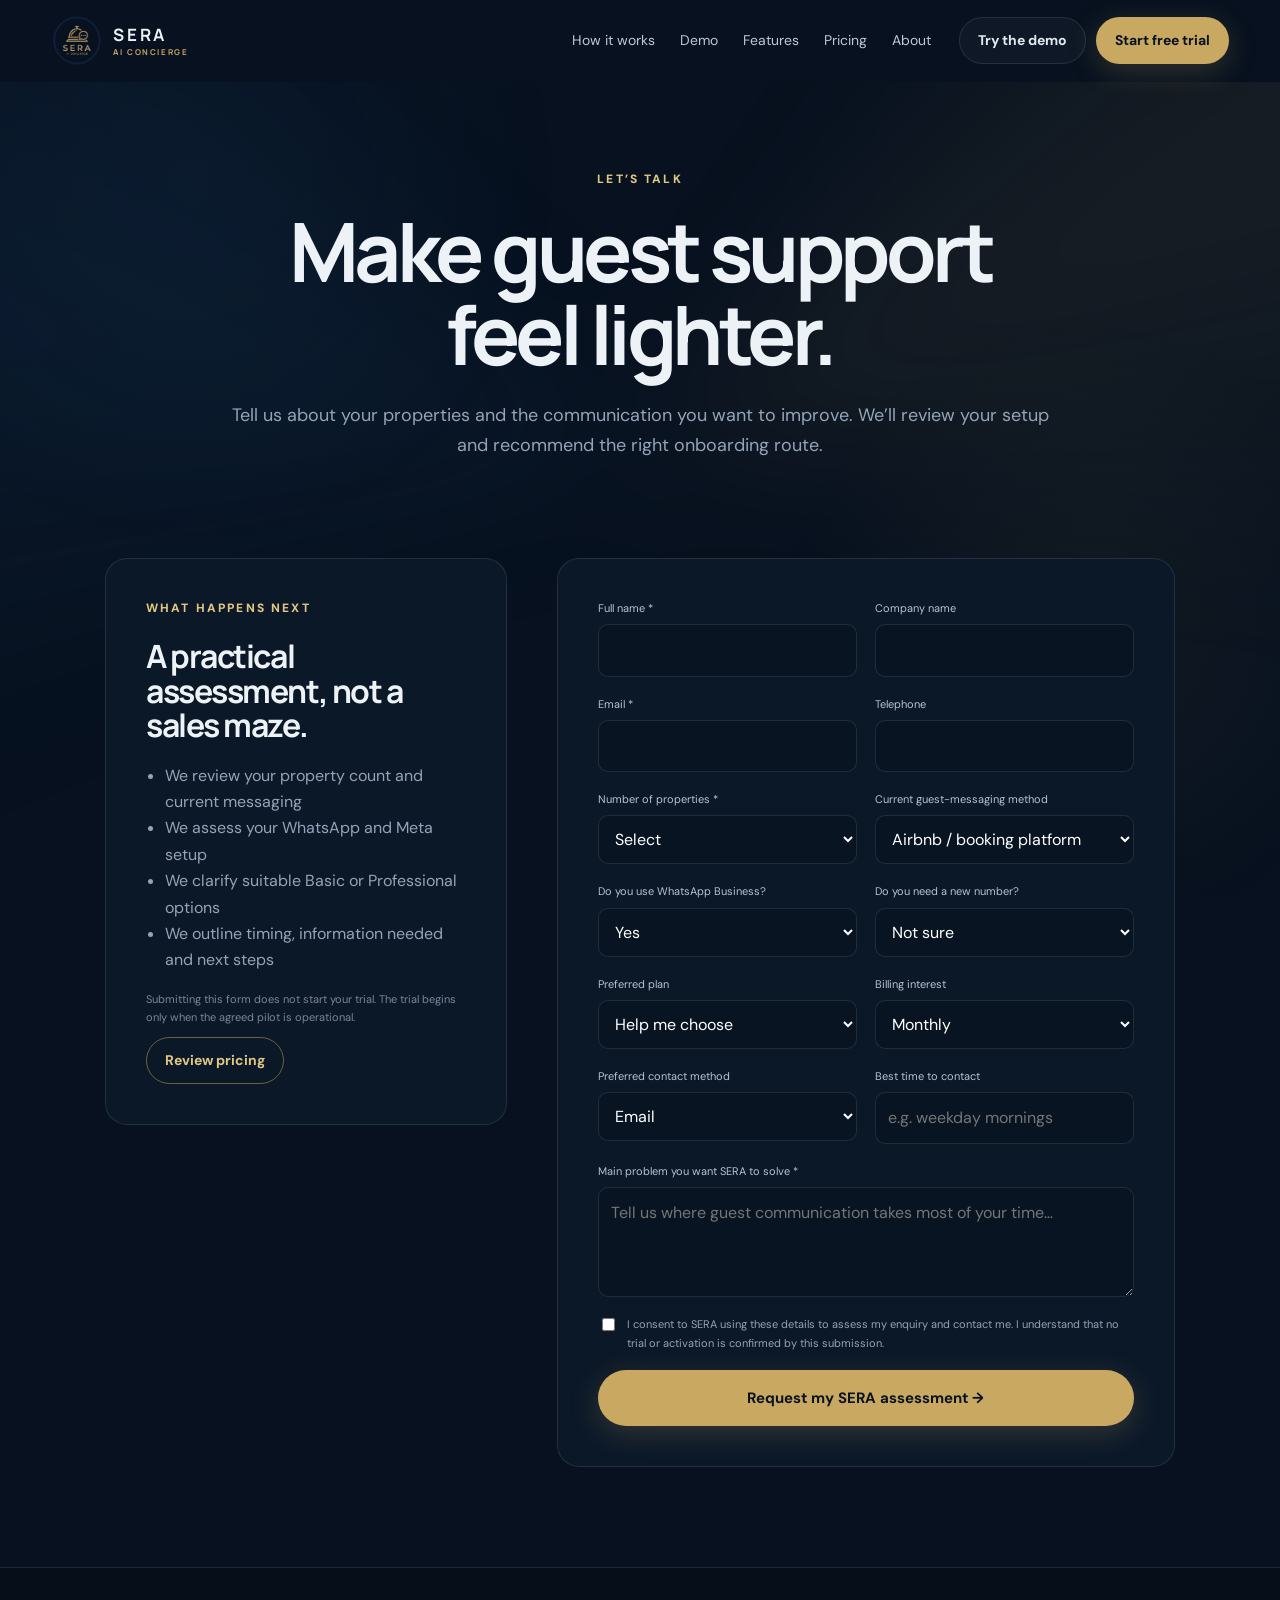
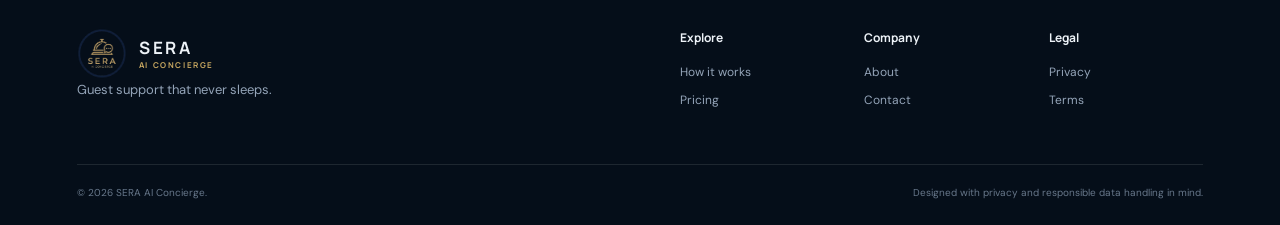
==== commit ddc2db7e: "Add files via upload" ====
--- a/contact.html
+++ b/contact.html
@@ -1,5 +1,5 @@
-<!doctype html><html lang="en"><head><meta charset="utf-8"><meta name="viewport" content="width=device-width,initial-scale=1"><title>Contact SERA | Start Your 30-Day Trial</title><meta name="description" content="Request a SERA AI Concierge assessment, free trial or demonstration."><link rel="icon" href="assets/sera-logo.png"><link rel="preconnect" href="https://fonts.googleapis.com"><link rel="preconnect" href="https://fonts.gstatic.com" crossorigin><link href="https://fonts.googleapis.com/css2?family=DM+Sans:wght@400;500;600;700&family=Manrope:wght@500;600;700;800&display=swap" rel="stylesheet"><link rel="stylesheet" href="styles.css"></head><body class="inner-page"><a class="skip-link" href="#main">Skip to content</a>
-<header class="site-header scrolled"><a class="brand" href="index.html"><img src="assets/sera-logo.png" alt="SERA AI Concierge logo"><span>SERA <small>AI CONCIERGE</small></span></a><button class="menu-toggle" aria-expanded="false" aria-controls="site-nav"><span></span><span></span><span></span><b class="sr-only">Menu</b></button><nav id="site-nav"><a href="index.html#how">How it works</a><a href="index.html#demo">Demo</a><a href="index.html#features">Features</a><a href="index.html#pricing">Pricing</a><a href="index.html#about">About</a></nav><div class="header-actions"><a class="btn btn-ghost" href="index.html#demo">Try the demo</a><a class="btn btn-gold" href="contact.html?intent=trial">Start free trial</a></div></header>
+<!doctype html><html lang="en"><head><meta charset="utf-8"><meta name="viewport" content="width=device-width,initial-scale=1"><title>Contact SERA | Start Your 30-Day Trial</title><meta name="description" content="Request a SERA AI Concierge assessment, free trial or demonstration."><link rel="icon" href="sera-logo.png"><link rel="preconnect" href="https://fonts.googleapis.com"><link rel="preconnect" href="https://fonts.gstatic.com" crossorigin><link href="https://fonts.googleapis.com/css2?family=DM+Sans:wght@400;500;600;700&family=Manrope:wght@500;600;700;800&display=swap" rel="stylesheet"><link rel="stylesheet" href="styles.css"></head><body class="inner-page"><a class="skip-link" href="#main">Skip to content</a>
+<header class="site-header scrolled"><a class="brand" href="index.html"><img src="sera-logo.png" alt="SERA AI Concierge logo"><span>SERA <small>AI CONCIERGE</small></span></a><button class="menu-toggle" aria-expanded="false" aria-controls="site-nav"><span></span><span></span><span></span><b class="sr-only">Menu</b></button><nav id="site-nav"><a href="index.html#how">How it works</a><a href="index.html#demo">Demo</a><a href="index.html#features">Features</a><a href="index.html#pricing">Pricing</a><a href="index.html#about">About</a></nav><div class="header-actions"><a class="btn btn-ghost" href="index.html#demo">Try the demo</a><a class="btn btn-gold" href="contact.html?intent=trial">Start free trial</a></div></header>
 <main id="main"><section class="page-hero reveal"><span class="kicker">LET’S TALK</span><h1>Make guest support feel lighter.</h1><p>Tell us about your properties and the communication you want to improve. We’ll review your setup and recommend the right onboarding route.</p></section>
 <div class="contact-layout"><aside class="contact-promise reveal"><span class="kicker">WHAT HAPPENS NEXT</span><h2 style="font-size:2rem">A practical assessment, not a sales maze.</h2><ul><li>We review your property count and current messaging</li><li>We assess your WhatsApp and Meta setup</li><li>We clarify suitable Basic or Professional options</li><li>We outline timing, information needed and next steps</li></ul><p class="fineprint">Submitting this form does not start your trial. The trial begins only when the agreed pilot is operational.</p><a class="btn btn-outline" href="index.html#pricing">Review pricing</a></aside>
 <form class="contact-form reveal" id="contact-form" novalidate><input class="sr-only" id="website" name="website" tabindex="-1" autocomplete="off"><input type="hidden" id="intent" name="intent" value="contact">
@@ -12,4 +12,4 @@
 <div class="field full"><label for="problem">Main problem you want SERA to solve *</label><textarea id="problem" name="problem" required placeholder="Tell us where guest communication takes most of your time…"></textarea></div>
 <label class="check-field"><input type="checkbox" required> <span>I consent to SERA using these details to assess my enquiry and contact me. I understand that no trial or activation is confirmed by this submission.</span></label><div class="field full"><button class="btn btn-gold btn-large" type="submit">Request my SERA assessment →</button></div>
 <div class="form-error" role="alert"><h3>We couldn’t send your request.</h3><p>Please check your connection and try again. If the problem continues, contact SERA directly.</p></div><div class="form-success" role="status"><h3>Assessment request received.</h3><p>Thank you. Your SERA assessment request has been received. We will review your property setup and contact you regarding the most suitable onboarding route.</p></div></form></div></main>
-<footer><div class="footer-main"><div><a class="brand" href="index.html"><img src="assets/sera-logo.png" alt=""><span>SERA <small>AI CONCIERGE</small></span></a><p>Guest support that never sleeps.</p></div><div class="footer-links"><div><strong>Explore</strong><a href="index.html#how">How it works</a><a href="index.html#pricing">Pricing</a></div><div><strong>Company</strong><a href="index.html#about">About</a><a href="contact.html">Contact</a></div><div><strong>Legal</strong><a href="legal.html#privacy">Privacy</a><a href="legal.html#terms">Terms</a></div></div></div><div class="footer-bottom"><span>© 2026 SERA AI Concierge.</span><span>Designed with privacy and responsible data handling in mind.</span></div></footer><script src="config.js"></script><script src="app.js"></script></body></html>
+<footer><div class="footer-main"><div><a class="brand" href="index.html"><img src="sera-logo.png" alt=""><span>SERA <small>AI CONCIERGE</small></span></a><p>Guest support that never sleeps.</p></div><div class="footer-links"><div><strong>Explore</strong><a href="index.html#how">How it works</a><a href="index.html#pricing">Pricing</a></div><div><strong>Company</strong><a href="index.html#about">About</a><a href="contact.html">Contact</a></div><div><strong>Legal</strong><a href="legal.html#privacy">Privacy</a><a href="legal.html#terms">Terms</a></div></div></div><div class="footer-bottom"><span>© 2026 SERA AI Concierge.</span><span>Designed with privacy and responsible data handling in mind.</span></div></footer><script src="config.js"></script><script src="app.js"></script></body></html>
--- a/styles.css
+++ b/styles.css
@@ -21,3 +21,4 @@
 @media(max-width:780px){.mechanical-gear{opacity:.58}.gear-one{right:-12%;width:125px}.gear-two{right:12%;width:78px}.gear-three{display:none}.demo-orbits .gear-one,.pricing-orbits .gear-one{left:-12%}.demo-orbits .gear-two,.pricing-orbits .gear-two{left:14%}}
 @media(prefers-reduced-motion:reduce){.mechanical-gear,.mechanical-gear i{animation:none!important}}
 .mechanical-gear{-webkit-mask:none;mask:none}.mechanical-gear::before{inset:18%;z-index:1;background:rgba(7,17,31,.93);box-shadow:inset 0 0 0 7px rgba(201,168,97,.035),0 0 0 1px rgba(255,255,255,.025)}.mechanical-gear::after{z-index:3}.mechanical-gear i{inset:31%;z-index:2}
+.brand img{display:block;border:0;color:transparent}.about-visual img{display:block;border:0;color:transparent}.brand img[style*="hidden"]{width:0;margin:0}.about-visual img[style*="hidden"]{visibility:visible!important;background:radial-gradient(circle,rgba(201,168,97,.16),transparent 68%)}
